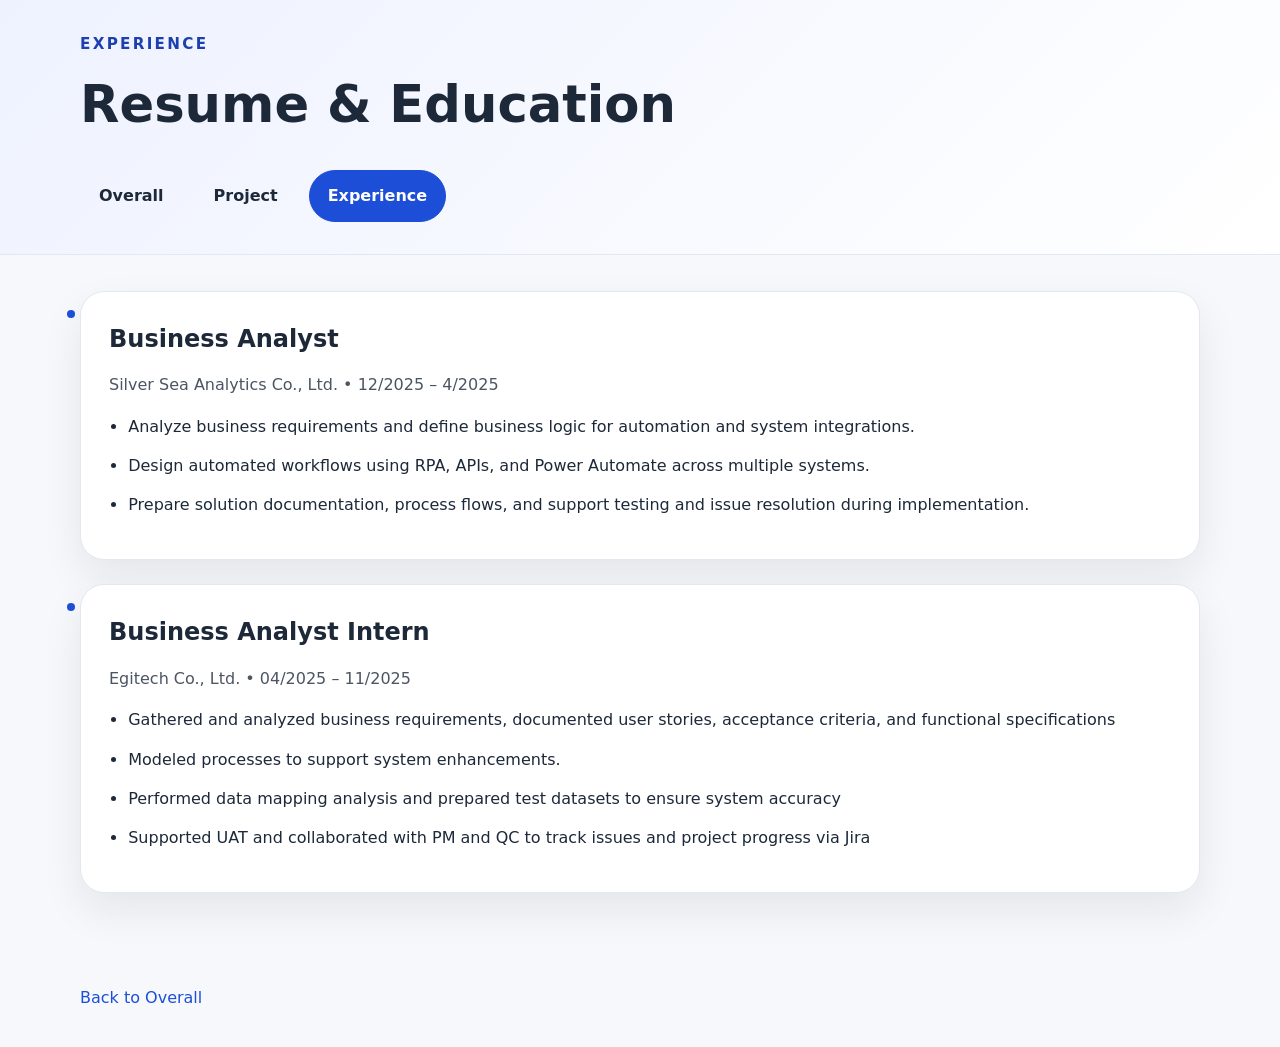
==== experience.html @ aef56987 "Đưa file ra ngoài" ====
<!DOCTYPE html>
<html lang="en">
<head>
  <meta charset="UTF-8" />
  <meta name="viewport" content="width=device-width, initial-scale=1.0" />
  <title>Resume & Experience</title>
  <link rel="stylesheet" href="styles.css" />
</head>
<body>
  <header class="site-header">
    <div class="container header-inner">
      <div>
        <p class="eyebrow">Experience</p>
        <h1>Resume & Education</h1>
      </div>
      <nav class="site-nav">
        <a class="nav-link" href="index.html">Overall</a>
        <a class="nav-link" href="projects.html">Project</a>
        <a class="nav-link active" href="experience.html">Experience</a>
      </nav>
    </div>
  </header>

  <main class="container">
    <section class="card timeline-item">
      <h2>Business Analyst</h2>
      <p class="meta">Silver Sea Analytics Co., Ltd. • 12/2025 – 4/2025</p>
      <ul>
        <li>Analyze business requirements and define business logic for automation and system integrations.</li>
        <li>Design automated workflows using RPA, APIs, and Power Automate across multiple systems.</li>
        <li>Prepare solution documentation, process flows, and support testing and issue resolution during implementation.</li>
      </ul>
    </section>

    <section class="card timeline-item">
      <h2>Business Analyst Intern</h2>
      <p class="meta">Egitech Co., Ltd. • 04/2025 – 11/2025</p>
      <ul>
        <li>Gathered and analyzed business requirements, documented user stories, acceptance criteria, and functional 
specifications </li>
        <li>Modeled processes to support system enhancements.</li>
        <li>Performed data mapping analysis and prepared test datasets to ensure system accuracy </li>
        <li>Supported UAT and collaborated with PM and QC to track issues and project progress via Jira 
</li>

      </ul>
    </section>
  </main>

  <footer class="footer">
    <div class="container"><a href="index.html">Back to Overall</a></div>
  </footer>
</body>
</html>
---- styles.css ----
:root {
  color-scheme: light;
  --bg: #f7f8fb;
  --card: #ffffff;
  --text: #1d2939;
  --muted: #4b5563;
  --primary: #1d4ed8;
  --primary-dark: #1e40af;
  --border: #e2e8f0;
  --shadow: 0 18px 40px rgba(15, 23, 42, 0.08);
}

* {
  box-sizing: border-box;
}

body {
  margin: 0;
  font-family: Inter, system-ui, sans-serif;
  background: var(--bg);
  color: var(--text);
  line-height: 1.6;
}

a {
  color: var(--primary);
  text-decoration: none;
}

a:hover {
  text-decoration: underline;
}

.container {
  width: min(1120px, 92%);
  margin: 0 auto;
}

.site-header {
  padding: 32px 0;
  background: linear-gradient(135deg, #eef2ff 0%, #ffffff 100%);
  border-bottom: 1px solid var(--border);
}

.header-inner {
  display: flex;
  flex-direction: column;
  gap: 24px;
}

.header-top {
  display: grid;
  grid-template-columns: 1.5fr 1fr;
  gap: 28px;
  align-items: start;
}

.intro-panel {
  padding: 14px 0;
}

.header-image-wrap {
  display: flex;
  justify-content: flex-end;
  align-items: flex-start;
  padding-top: 4px;
}

.eyebrow {
  margin: 0 0 8px;
  font-size: 0.95rem;
  font-weight: 700;
  text-transform: uppercase;
  letter-spacing: 0.15em;
  color: var(--primary-dark);
}

h1 {
  margin: 0;
  font-size: clamp(2.4rem, 4vw, 3.6rem);
}

.subheading {
  margin: 16px 0 0;
  color: var(--muted);
  max-width: 52rem;
}

.site-nav {
  display: flex;
  flex-wrap: wrap;
  align-items: center;
  gap: 12px;
}

.nav-link {
  display: inline-block;
  padding: 12px 18px;
  border-radius: 999px;
  border: 1px solid transparent;
  background: transparent;
  color: var(--text);
  font-weight: 600;
}

.nav-link.active,
.nav-link:hover {
  background: var(--primary);
  color: #fff;
  border-color: var(--primary);
}

main {
  padding: 36px 0 48px;
}

.card {
  background: var(--card);
  border: 1px solid var(--border);
  border-radius: 24px;
  box-shadow: var(--shadow);
  padding: 28px;
  margin-bottom: 24px;
}

.grid-2 {
  display: grid;
  grid-template-columns: repeat(auto-fit, minmax(260px, 1fr));
  gap: 24px;
}

.card h2 {
  margin-top: 0;
  margin-bottom: 14px;
}

ul {
  margin: 0;
  padding-left: 1.2rem;
}

li {
  margin-bottom: 0.85rem;
}

.highlight {
  border-color: #c7d2fe;
  background: #eef2ff;
}

.contact-card a {
  color: var(--primary);
}

.image-frame {
  width: min(320px, 100%);
  aspect-ratio: 1 / 1;
  margin-bottom: 0;
  border-radius: 50%;
  background: transparent;
  display: flex;
  align-items: center;
  justify-content: center;
  overflow: hidden;
}

.image-frame-compact {
  width: min(320px, 100%);
}

.image-frame img {
  width: 100%;
  height: 100%;
  display: block;
  object-fit: cover;
  object-position: center 28%;
}

.footer {
  padding: 20px 0 36px;
  color: var(--muted);
}

.timeline-item {
  position: relative;
}

.timeline-item::before {
  content: "";
  position: absolute;
  left: -14px;
  top: 18px;
  width: 8px;
  height: 8px;
  border-radius: 50%;
  background: var(--primary);
}

.meta {
  margin: 0 0 16px;
  color: var(--muted);
}

@media (max-width: 900px) {
  .header-top {
    grid-template-columns: 1fr;
  }

  .header-image-wrap {
    justify-content: center;
  }
}

@media (max-width: 720px) {
  .header-inner {
    flex-direction: column;
  }
  .site-nav {
    width: 100%;
    justify-content: flex-start;
  }
}
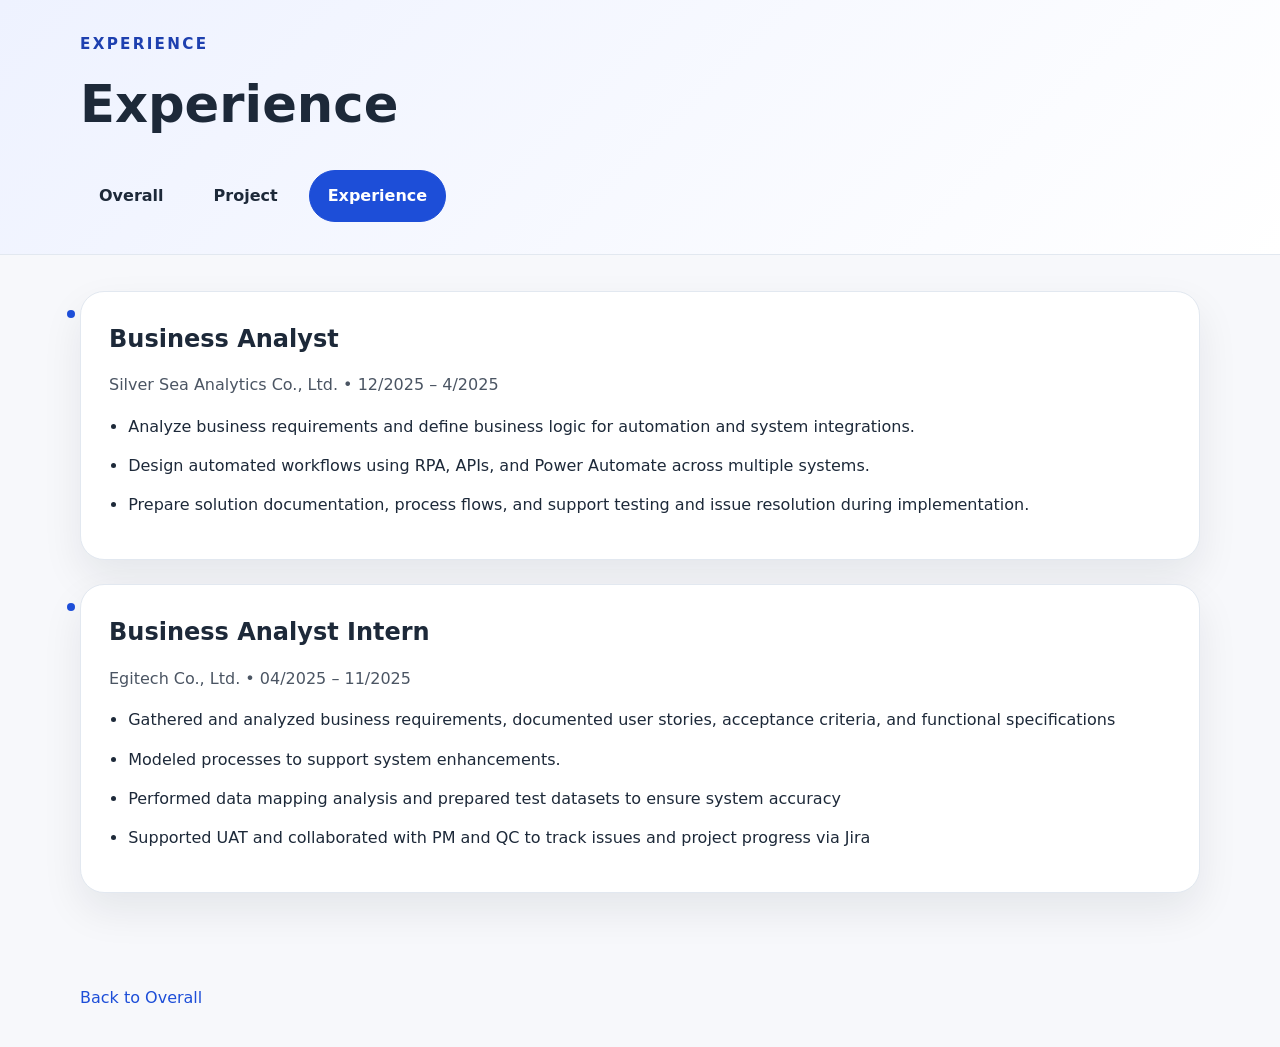
==== commit 2825b277: "fix text" ====
--- a/experience.html
+++ b/experience.html
@@ -3,7 +3,7 @@
 <head>
   <meta charset="UTF-8" />
   <meta name="viewport" content="width=device-width, initial-scale=1.0" />
-  <title>Resume & Experience</title>
+  <title>Experience</title>
   <link rel="stylesheet" href="styles.css" />
 </head>
 <body>
@@ -11,7 +11,7 @@
     <div class="container header-inner">
       <div>
         <p class="eyebrow">Experience</p>
-        <h1>Resume & Education</h1>
+        <h1>Experience</h1>
       </div>
       <nav class="site-nav">
         <a class="nav-link" href="index.html">Overall</a>
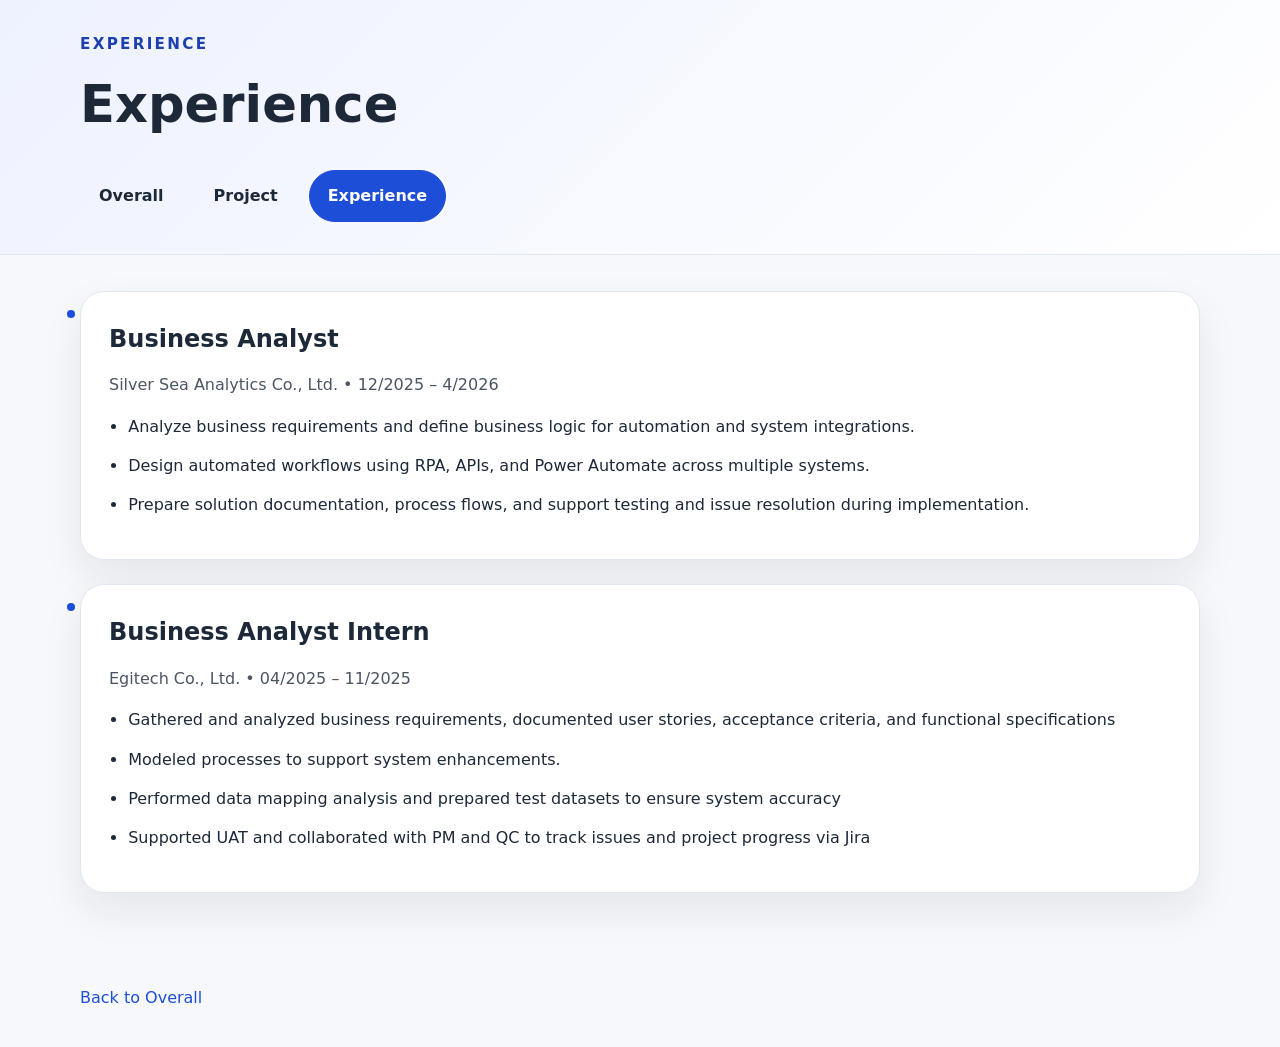
==== commit 99f9be37: "update 11/5" ====
--- a/experience.html
+++ b/experience.html
@@ -24,7 +24,7 @@
   <main class="container">
     <section class="card timeline-item">
       <h2>Business Analyst</h2>
-      <p class="meta">Silver Sea Analytics Co., Ltd. • 12/2025 – 4/2025</p>
+      <p class="meta">Silver Sea Analytics Co., Ltd. • 12/2025 – 4/2026</p>
       <ul>
         <li>Analyze business requirements and define business logic for automation and system integrations.</li>
         <li>Design automated workflows using RPA, APIs, and Power Automate across multiple systems.</li>
